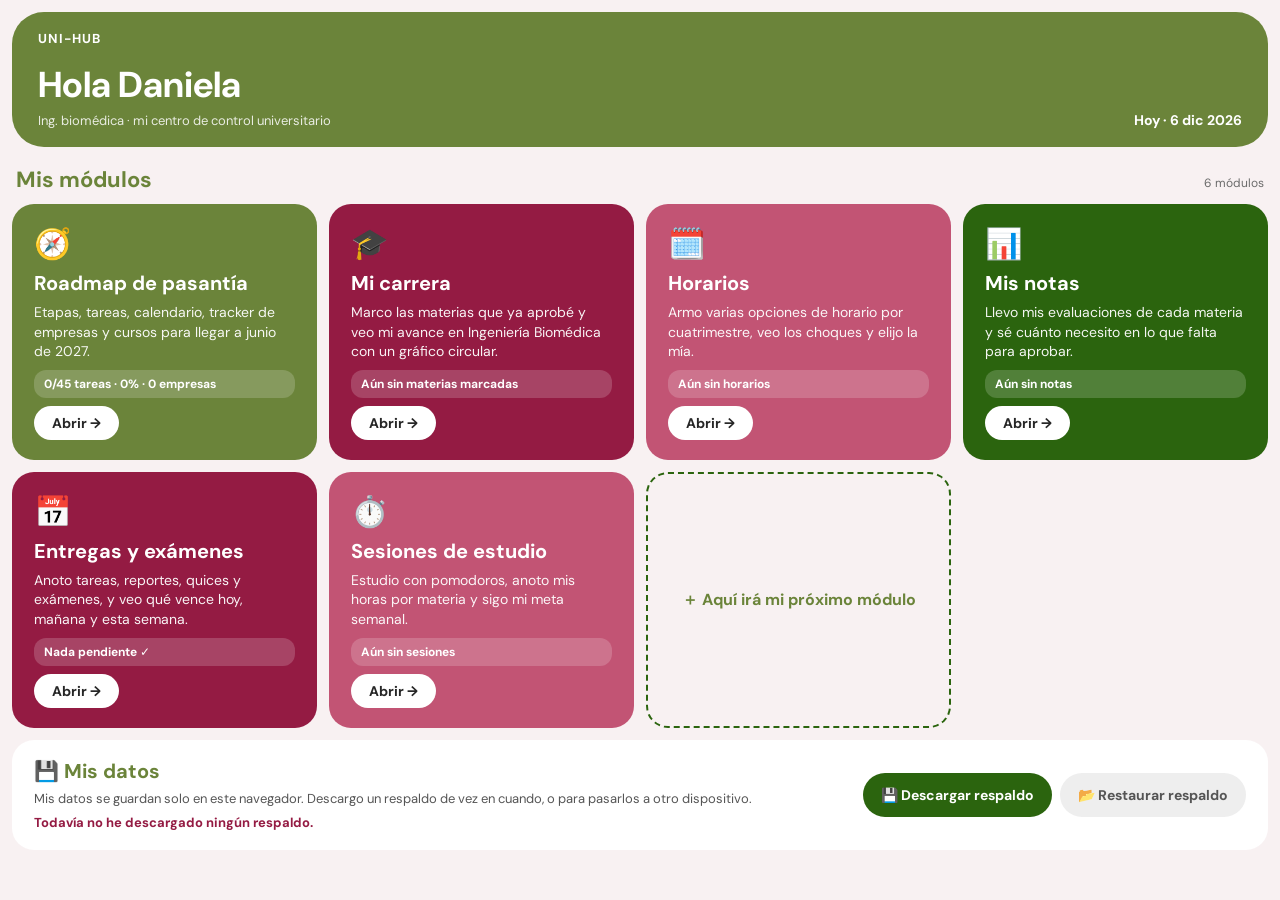
==== index.html @ 45dfde62 "Módulo Sesiones de estudio - estudio/: temporizador Pomodoro (enfoque 25/45/50, descanso 5/10/15) qu" ====
<!DOCTYPE html>
<html lang="es">
<head>
  <meta charset="UTF-8">
  <meta name="viewport" content="width=device-width, initial-scale=1.0">
  <title>Uni-Hub</title>
  <link href="https://fonts.googleapis.com/css2?family=DM+Sans:wght@400;700&display=swap" rel="stylesheet">
  <link rel="icon" type="image/png" href="favicon.png">
  <link rel="apple-touch-icon" href="icon.png">
  <meta name="apple-mobile-web-app-capable" content="yes">
  <meta name="apple-mobile-web-app-title" content="Uni-Hub">
  <meta name="theme-color" content="#6B843A">
  <meta name="robots" content="noindex">
  <link rel="stylesheet" href="hub.css?v=3">
</head>
<body>

  <header class="banner">
    <span class="app-title">UNI-HUB</span>
    <div class="banner-main">
      <div>
        <h1>Hola Daniela</h1>
        <p>Ing. biomédica · mi centro de control universitario</p>
      </div>
      <p class="hoy" id="fecha-hub"></p>
    </div>
  </header>

  <main>
    <div class="section-head">
      <h2>Mis módulos</h2>
      <span id="cuenta"></span>
    </div>
    <div class="modulos" id="modulos"></div>

    <!-- Respaldo: descargar y restaurar los datos de todos los módulos -->
    <section class="respaldo">
      <div>
        <h2>💾 Mis datos</h2>
        <p>Mis datos se guardan solo en este navegador. Descargo un respaldo de vez en cuando, o para pasarlos a otro dispositivo.</p>
        <p class="estado" id="respaldo-estado"></p>
      </div>
      <div class="acciones">
        <button class="btn verde" id="b-descargar">💾 Descargar respaldo</button>
        <button class="btn" id="b-restaurar">📂 Restaurar respaldo</button>
        <button class="btn" id="b-deshacer" hidden>↶ Deshacer la restauración</button>
        <input type="file" id="archivo" accept=".json,application/json" hidden>
      </div>
    </section>
  </main>

  <script src="hub.js?v=7"></script>
</body>
</html>
---- hub.css ----
/* ===== PALETA ===== */
:root {
  --keen-green: #6B843A; --moss: #2B640E;
  --dolphin: #E9B0BB; --blush: #D98695; --cherry: #C25474; --berry: #941B43;
  --bg: #F8F1F2; --r: 22px;
}
* { box-sizing: border-box; }
body { margin: 0; padding: 12px; background: var(--bg); color: #262626; font-family: "DM Sans", system-ui, sans-serif; }

/* ===== CABECERA ===== */
.banner { background: var(--keen-green); color: #fff; border-radius: 32px; padding: 18px 26px; display: grid; gap: 14px; }
.app-title { font-size: 13px; font-weight: 700; letter-spacing: .08em; }
.banner-main { display: flex; justify-content: space-between; align-items: flex-end; gap: 16px; flex-wrap: wrap; }
.banner h1 { margin: 0; font-size: clamp(26px, 4vw, 36px); }
.banner p { margin: 4px 0 0; font-size: 13px; opacity: .85; }
.banner .hoy { font-size: 14px; font-weight: 700; opacity: 1; }

/* ===== MÓDULOS ===== */
.section-head { display: flex; justify-content: space-between; align-items: baseline; margin: 18px 4px 10px; }
.section-head h2 { margin: 0; font-size: 22px; color: var(--keen-green); }
.section-head span { font-size: 12px; color: #6b6b6b; }
.modulos { display: grid; grid-template-columns: repeat(auto-fill, minmax(300px, 1fr)); gap: 12px; }
.mod { display: flex; flex-direction: column; gap: 8px; min-height: 190px; padding: 20px 22px; border-radius: var(--r); color: #fff; text-decoration: none; }
.mod:active { transform: scale(.98); }
.mod-berry { background: var(--berry); } .mod-keen { background: var(--keen-green); }
.mod-cherry { background: var(--cherry); } .mod-moss { background: var(--moss); }
.mod .icono { font-size: 30px; }
.mod h3 { margin: 0; font-size: 20px; line-height: 1.2; }
.mod .desc { margin: 0; font-size: 14px; line-height: 1.4; opacity: .95; }
.mod .datos { margin: 0; font-size: 12px; font-weight: 700; background: rgba(255,255,255,.18); border-radius: 12px; padding: 6px 10px; }
.mod .abrir { margin-top: auto; align-self: flex-start; background: #fff; color: #262626; border-radius: 999px; padding: 8px 18px; font-size: 14px; font-weight: 700; }
.mod.vacio { border: 2px dashed var(--moss); background: transparent; color: var(--keen-green); align-items: center; justify-content: center; text-align: center; font-weight: 700; }

/* ===== RESPALDO ===== */
[hidden] { display: none !important; }
.respaldo { margin-top: 12px; background: #fff; border-radius: var(--r); padding: 18px 22px; display: flex; justify-content: space-between; align-items: center; gap: 16px; flex-wrap: wrap; }
.respaldo > div:first-child { flex: 1 1 320px; }
.respaldo h2 { margin: 0; font-size: 20px; color: var(--keen-green); }
.respaldo p { margin: 6px 0 0; font-size: 13px; line-height: 1.4; color: #555; }
.respaldo .estado { font-weight: 700; color: var(--keen-green); }
.respaldo .estado.pendiente { color: var(--berry); }
.respaldo .acciones { display: flex; flex-wrap: wrap; gap: 8px; }
.btn { border: 0; border-radius: 999px; background: #eee; color: #555; font: inherit; font-size: 14px; font-weight: 700; min-height: 44px; padding: 0 18px; cursor: pointer; touch-action: manipulation; }
.btn.verde { background: #2B640E; color: #fff; }
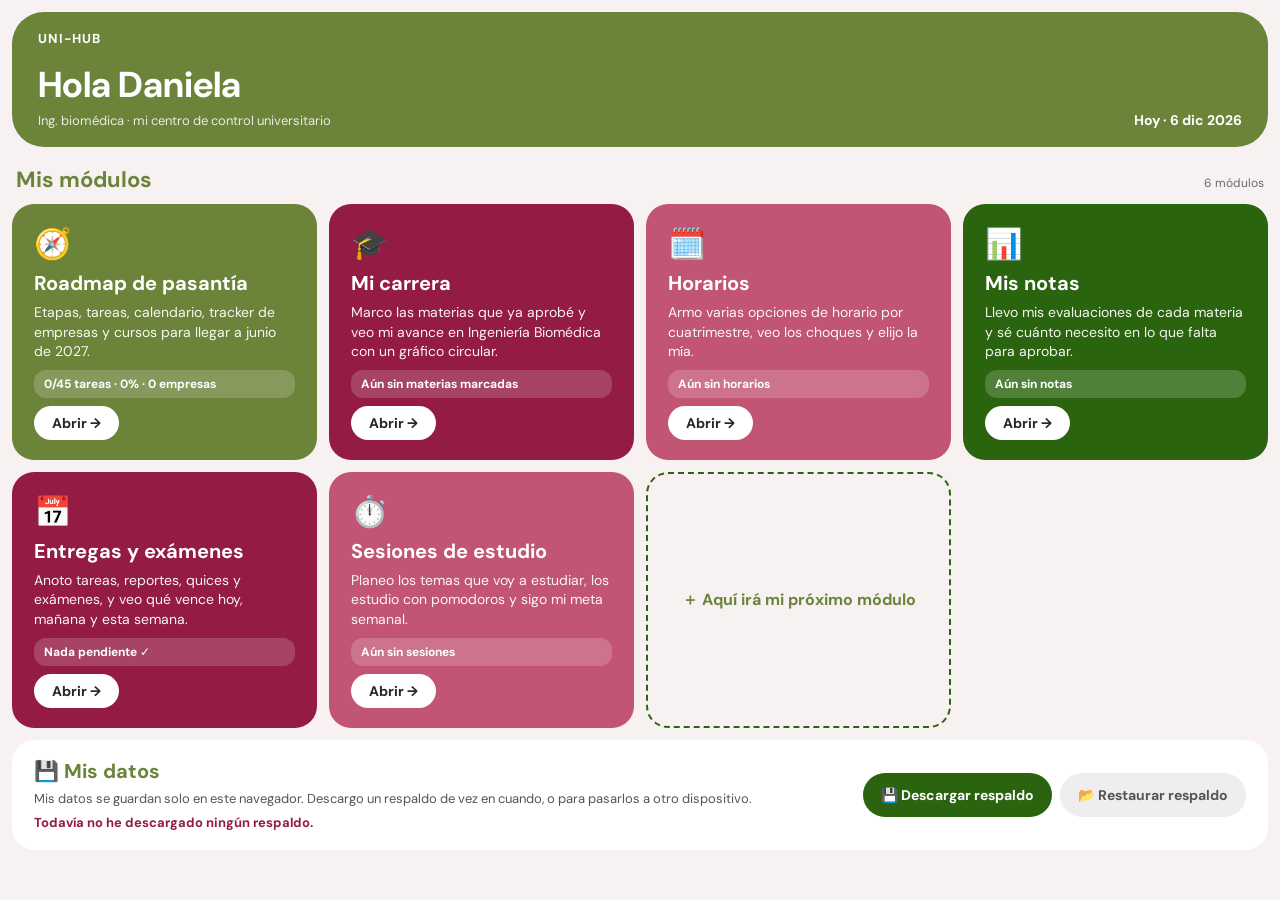
==== commit dea60c8d: "Plan de estudio en Sesiones de estudio - Temas por materia con tiempo a dedicar y día (opcional) - V" ====
--- a/index.html
+++ b/index.html
@@ -49,6 +49,6 @@
     </section>
   </main>
 
-  <script src="hub.js?v=7"></script>
+  <script src="hub.js?v=8"></script>
 </body>
 </html>
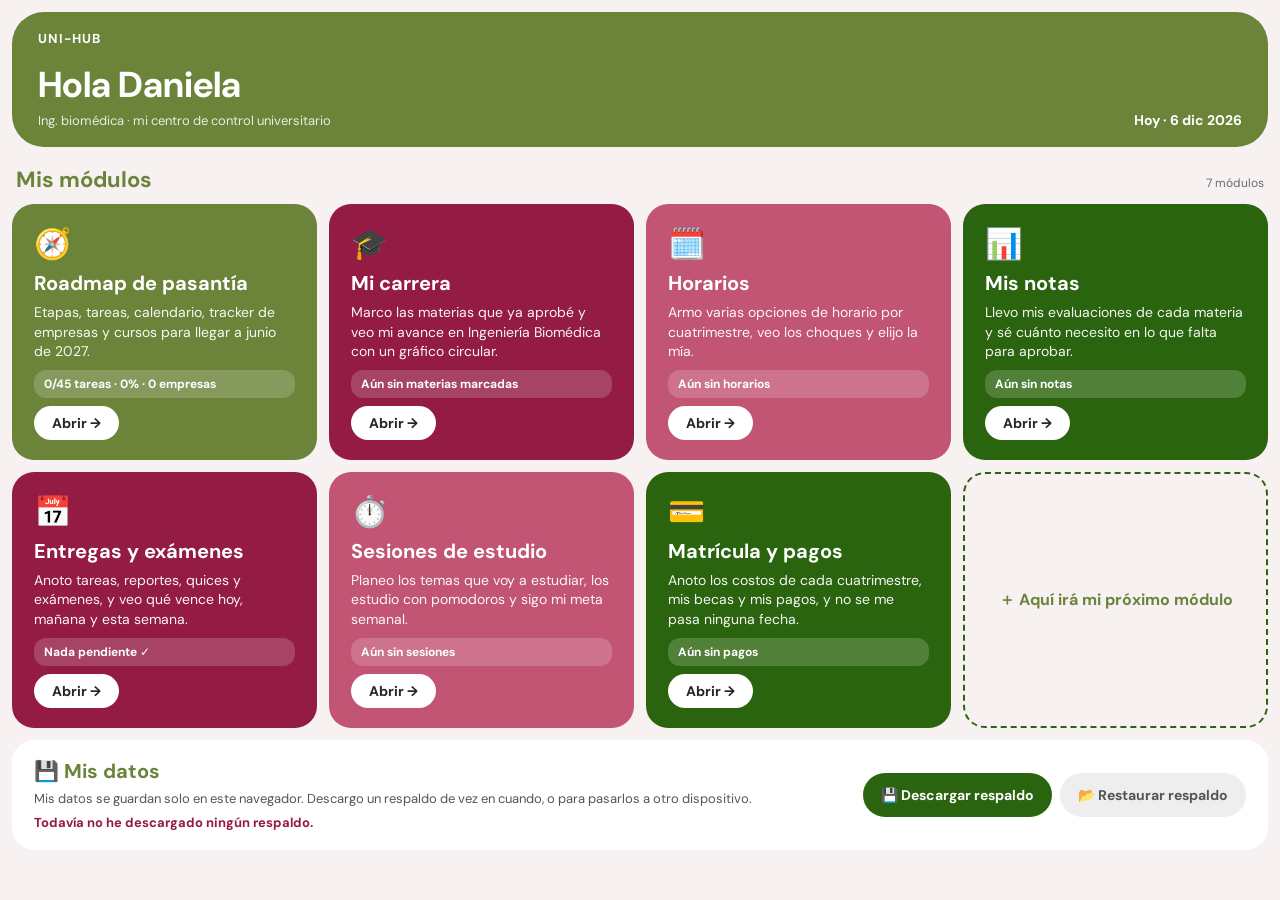
==== commit 8cea3648: "Módulo Matrícula y pagos - pagos/: costos por cuatrimestre (cargos, becas y descuentos en monto o %)" ====
--- a/index.html
+++ b/index.html
@@ -49,6 +49,6 @@
     </section>
   </main>
 
-  <script src="hub.js?v=8"></script>
+  <script src="hub.js?v=9"></script>
 </body>
 </html>
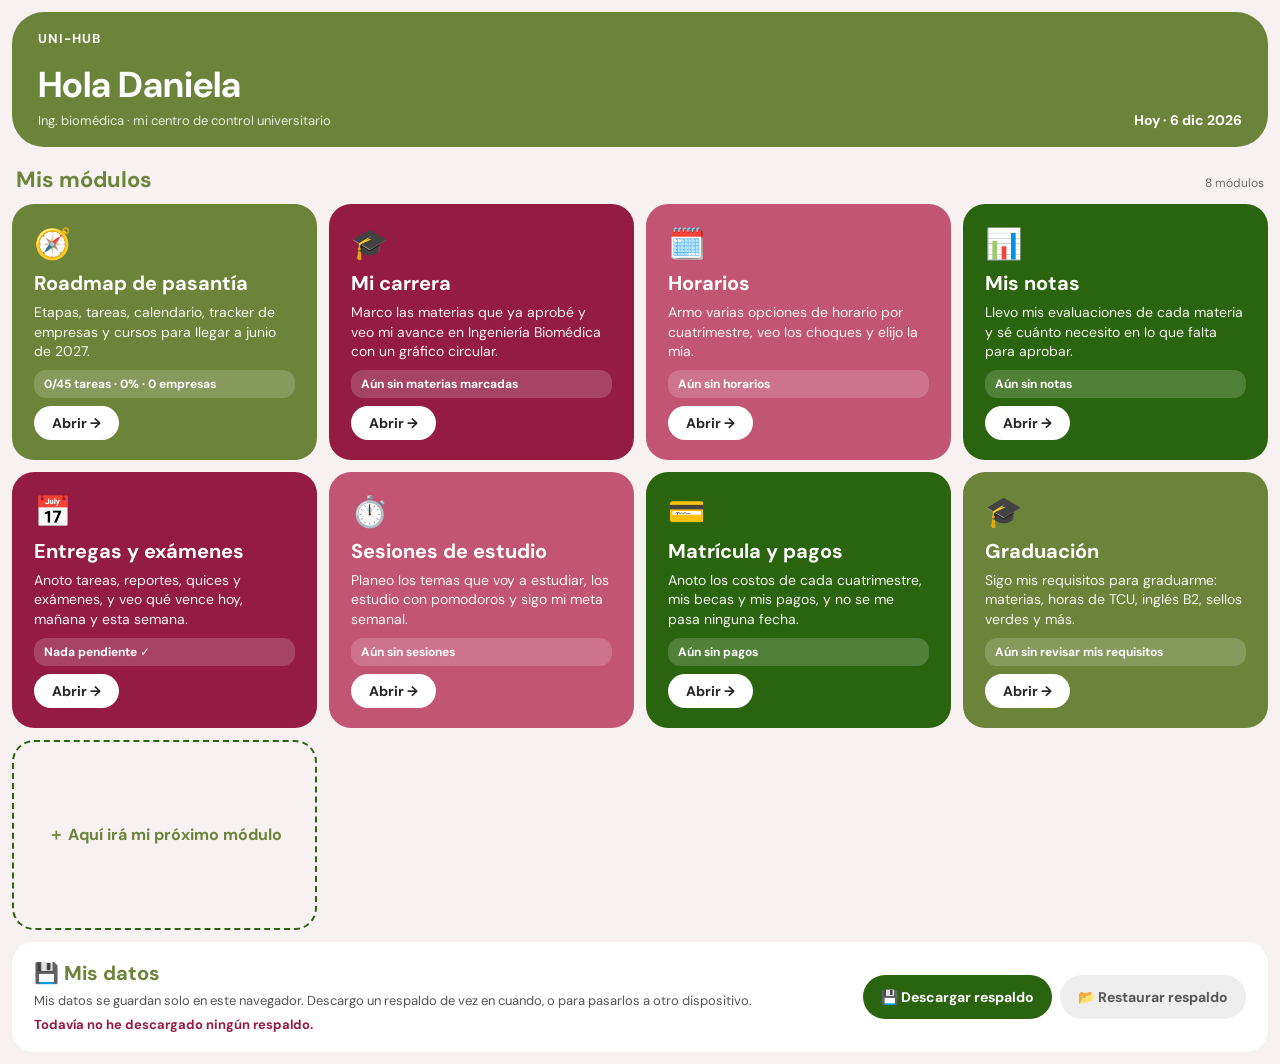
==== commit c0e32cdd: "Módulo Graduación - graduacion/: avance general hacia la graduación y tarjetas de requisitos - Mater" ====
--- a/index.html
+++ b/index.html
@@ -49,6 +49,6 @@
     </section>
   </main>
 
-  <script src="hub.js?v=9"></script>
+  <script src="hub.js?v=10"></script>
 </body>
 </html>
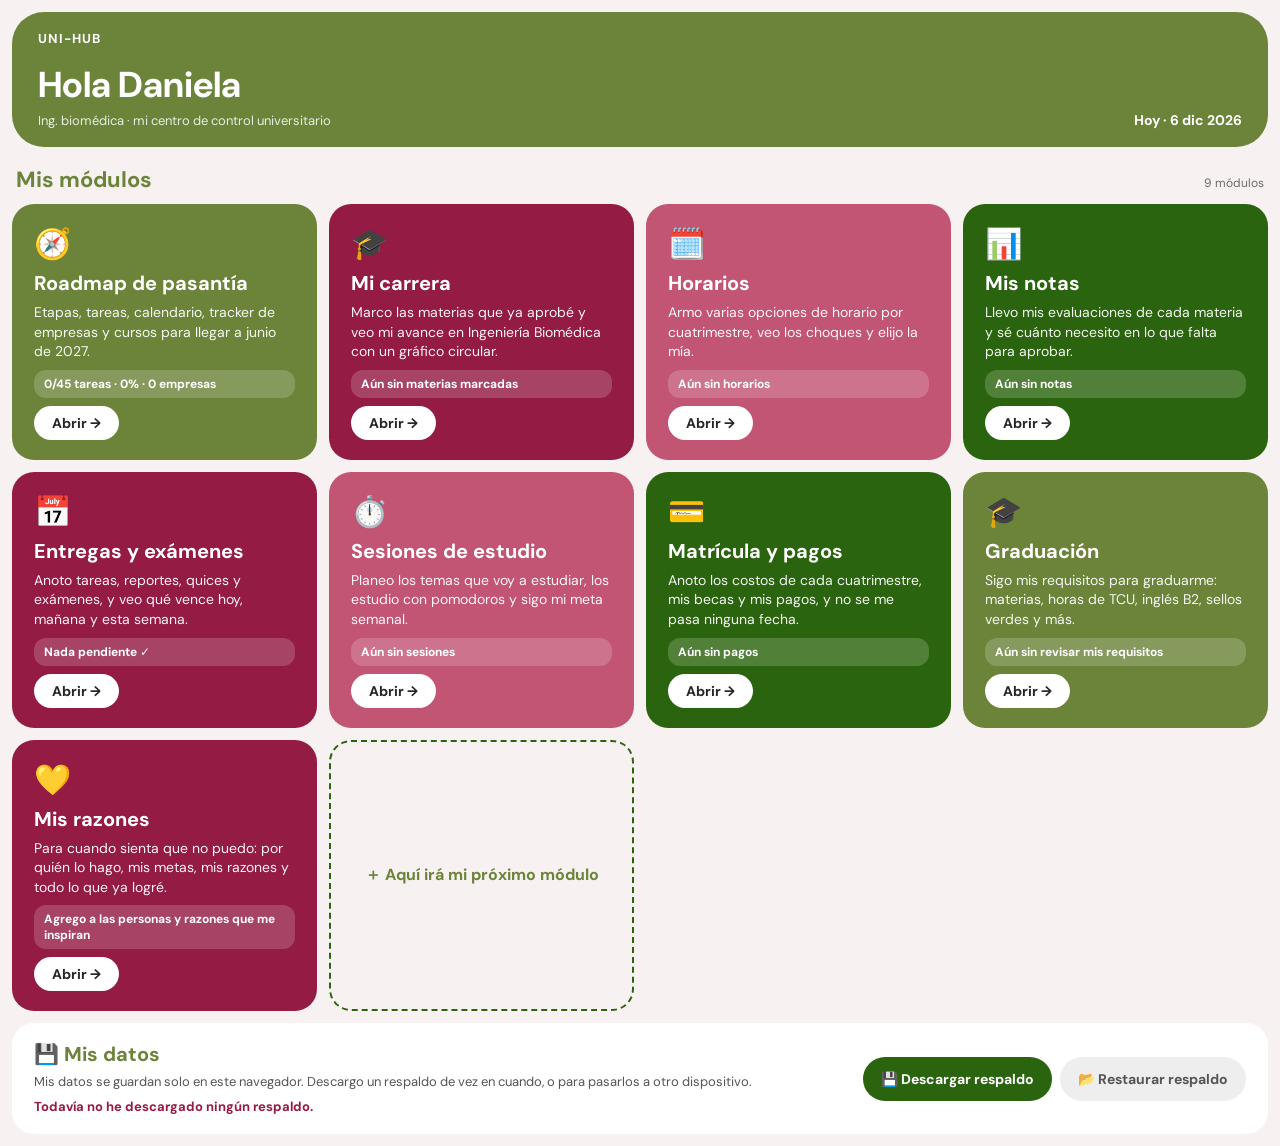
==== commit 8dddd9a1: "Módulo Mis razones - razones/: botón "Necesito ánimo" con una persona al azar (foto + mensaje),   un" ====
--- a/index.html
+++ b/index.html
@@ -49,6 +49,6 @@
     </section>
   </main>
 
-  <script src="hub.js?v=10"></script>
+  <script src="hub.js?v=11"></script>
 </body>
 </html>
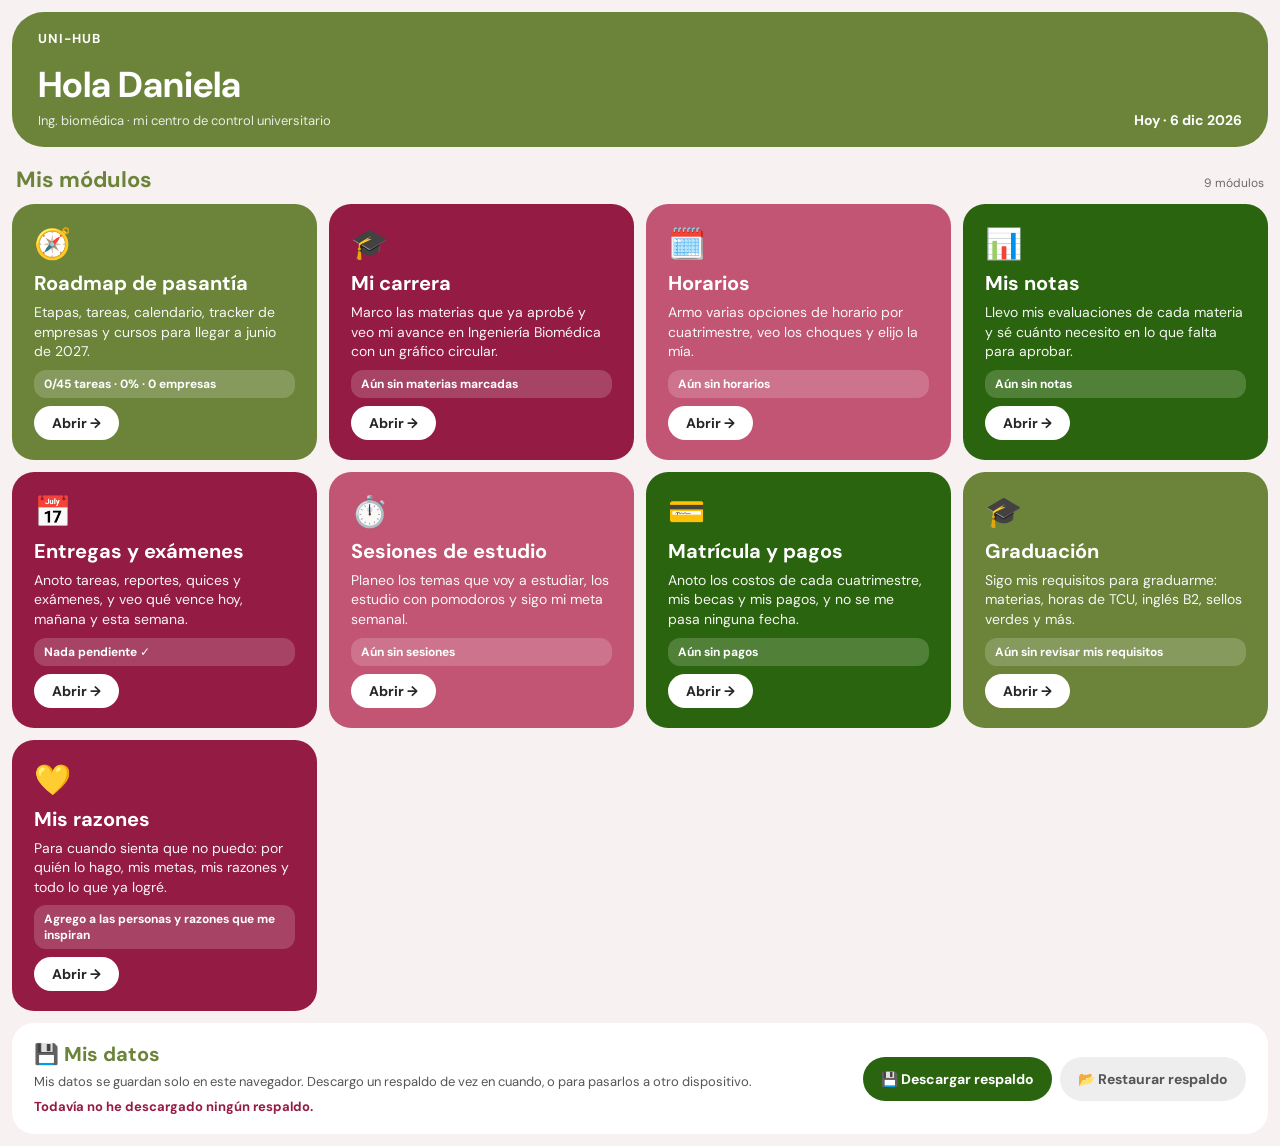
==== commit 6621ca3b: "Quitar la tarjeta "Aquí irá mi próximo módulo" del hub - hub.js y hub.css: sin la tarjeta punteada; " ====
--- a/index.html
+++ b/index.html
@@ -11,7 +11,7 @@
   <meta name="apple-mobile-web-app-title" content="Uni-Hub">
   <meta name="theme-color" content="#6B843A">
   <meta name="robots" content="noindex">
-  <link rel="stylesheet" href="hub.css?v=3">
+  <link rel="stylesheet" href="hub.css?v=4">
 </head>
 <body>
 
@@ -49,6 +49,6 @@
     </section>
   </main>
 
-  <script src="hub.js?v=11"></script>
+  <script src="hub.js?v=12"></script>
 </body>
 </html>
--- a/hub.css
+++ b/hub.css
@@ -29,8 +29,6 @@
 .mod .desc { margin: 0; font-size: 14px; line-height: 1.4; opacity: .95; }
 .mod .datos { margin: 0; font-size: 12px; font-weight: 700; background: rgba(255,255,255,.18); border-radius: 12px; padding: 6px 10px; }
 .mod .abrir { margin-top: auto; align-self: flex-start; background: #fff; color: #262626; border-radius: 999px; padding: 8px 18px; font-size: 14px; font-weight: 700; }
-.mod.vacio { border: 2px dashed var(--moss); background: transparent; color: var(--keen-green); align-items: center; justify-content: center; text-align: center; font-weight: 700; }
-
 /* ===== RESPALDO ===== */
 [hidden] { display: none !important; }
 .respaldo { margin-top: 12px; background: #fff; border-radius: var(--r); padding: 18px 22px; display: flex; justify-content: space-between; align-items: center; gap: 16px; flex-wrap: wrap; }
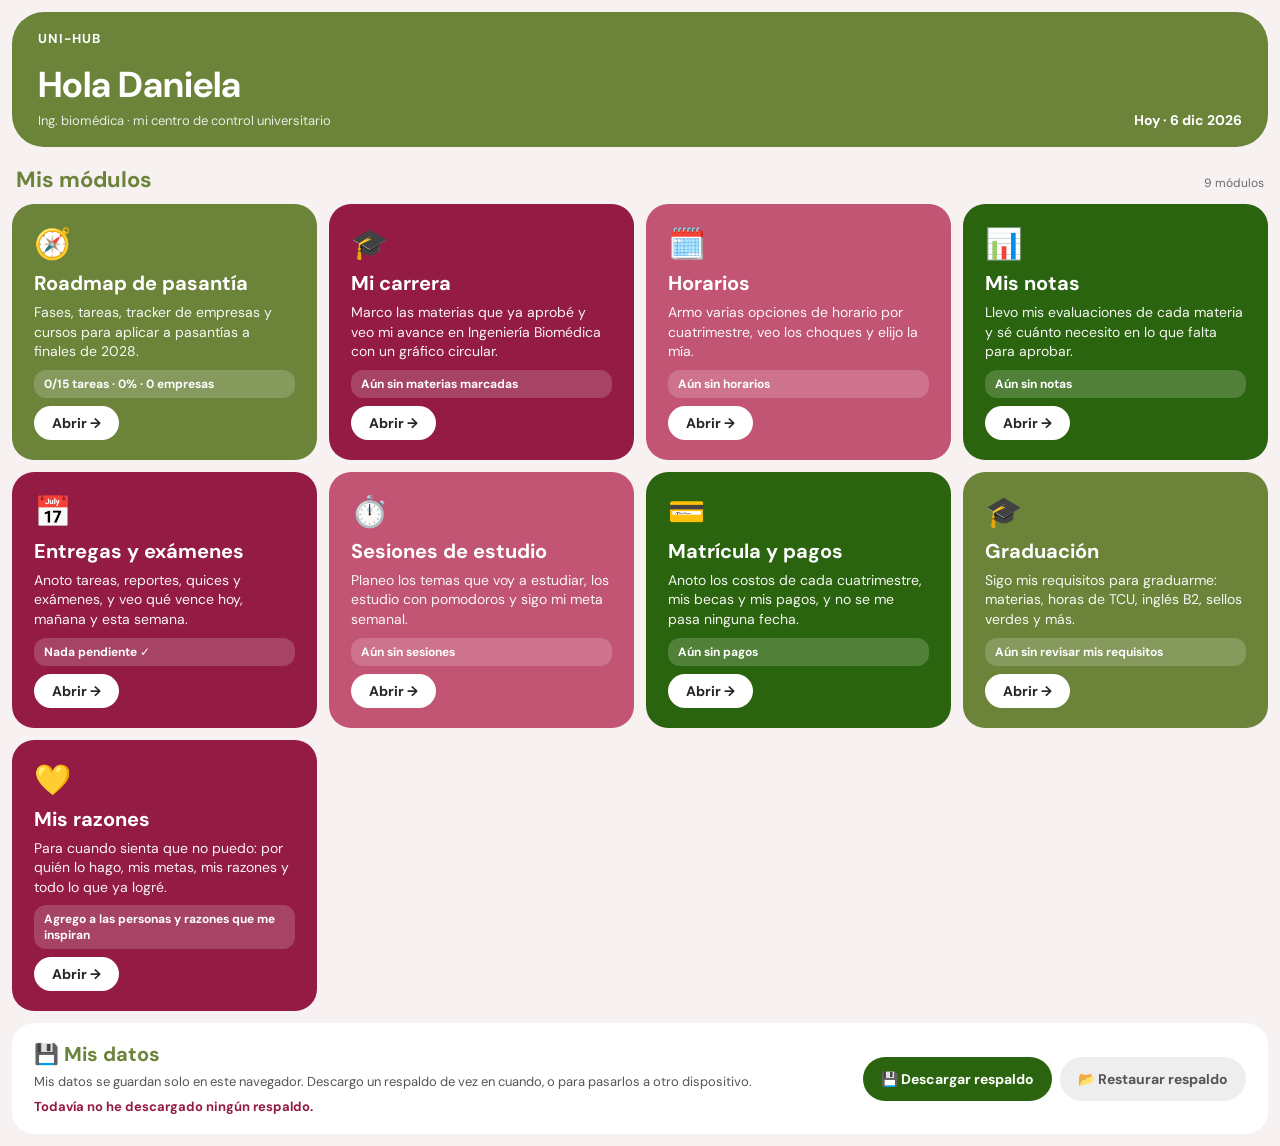
==== commit aeae31d9: "Reestructurar el Roadmap en 3 fases con meta a finales de 2028 - script.js: META y FASES con 15 tare" ====
--- a/index.html
+++ b/index.html
@@ -49,6 +49,6 @@
     </section>
   </main>
 
-  <script src="hub.js?v=12"></script>
+  <script src="hub.js?v=13"></script>
 </body>
 </html>
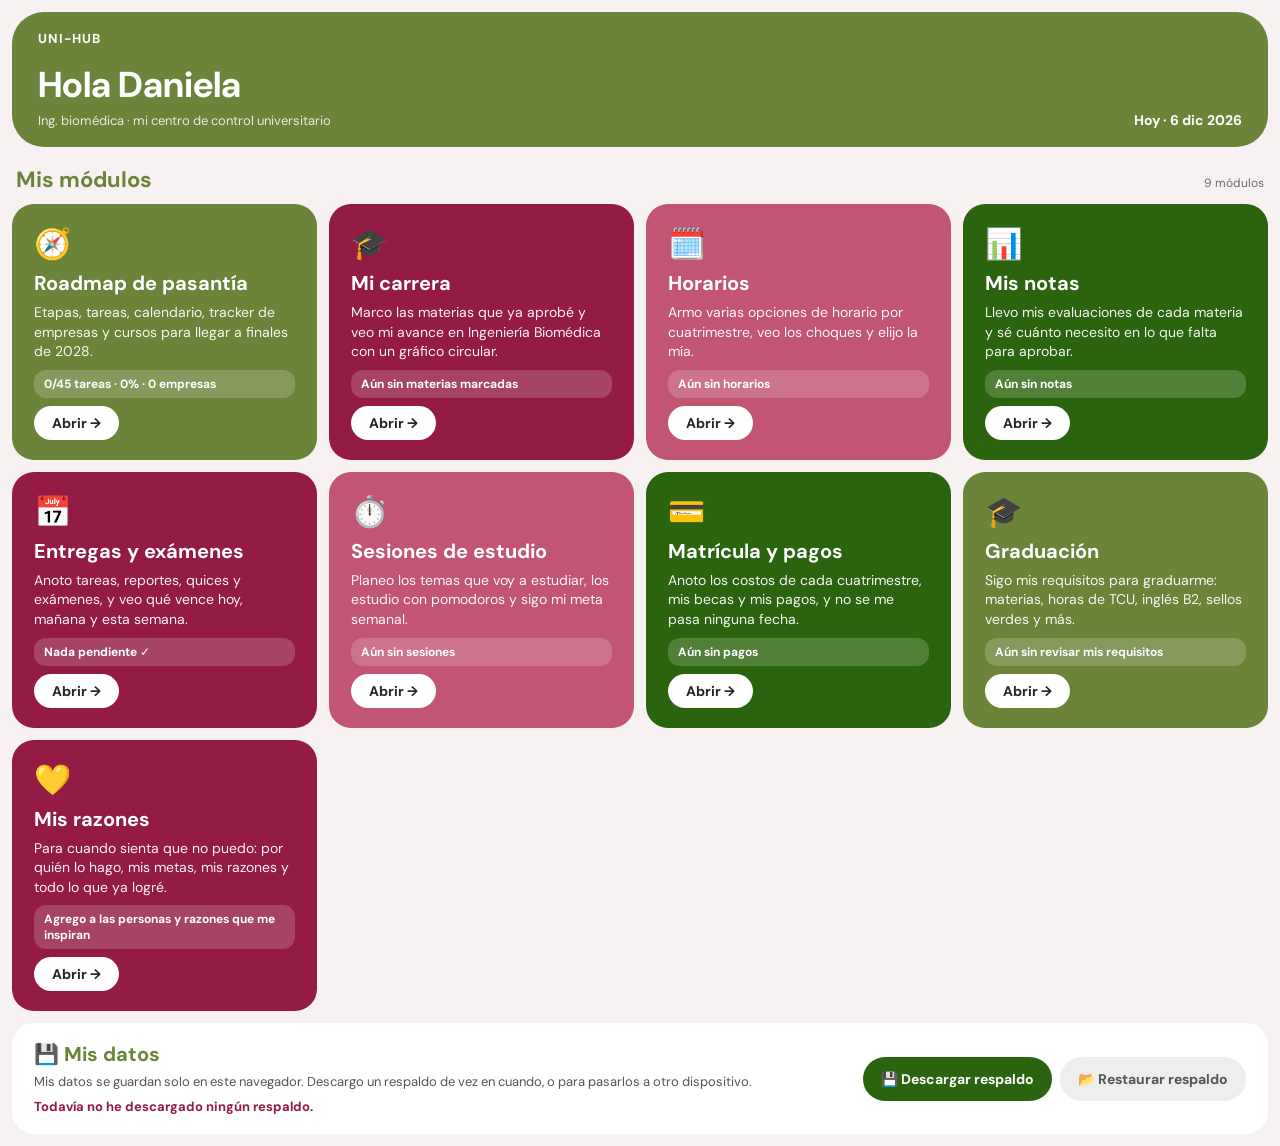
==== commit ca016119: "Volver al Roadmap de 8 etapas con fechas hasta finales de 2028 - Revierte aeae31d (versión de 3 fase" ====
--- a/index.html
+++ b/index.html
@@ -49,6 +49,6 @@
     </section>
   </main>
 
-  <script src="hub.js?v=13"></script>
+  <script src="hub.js?v=14"></script>
 </body>
 </html>
